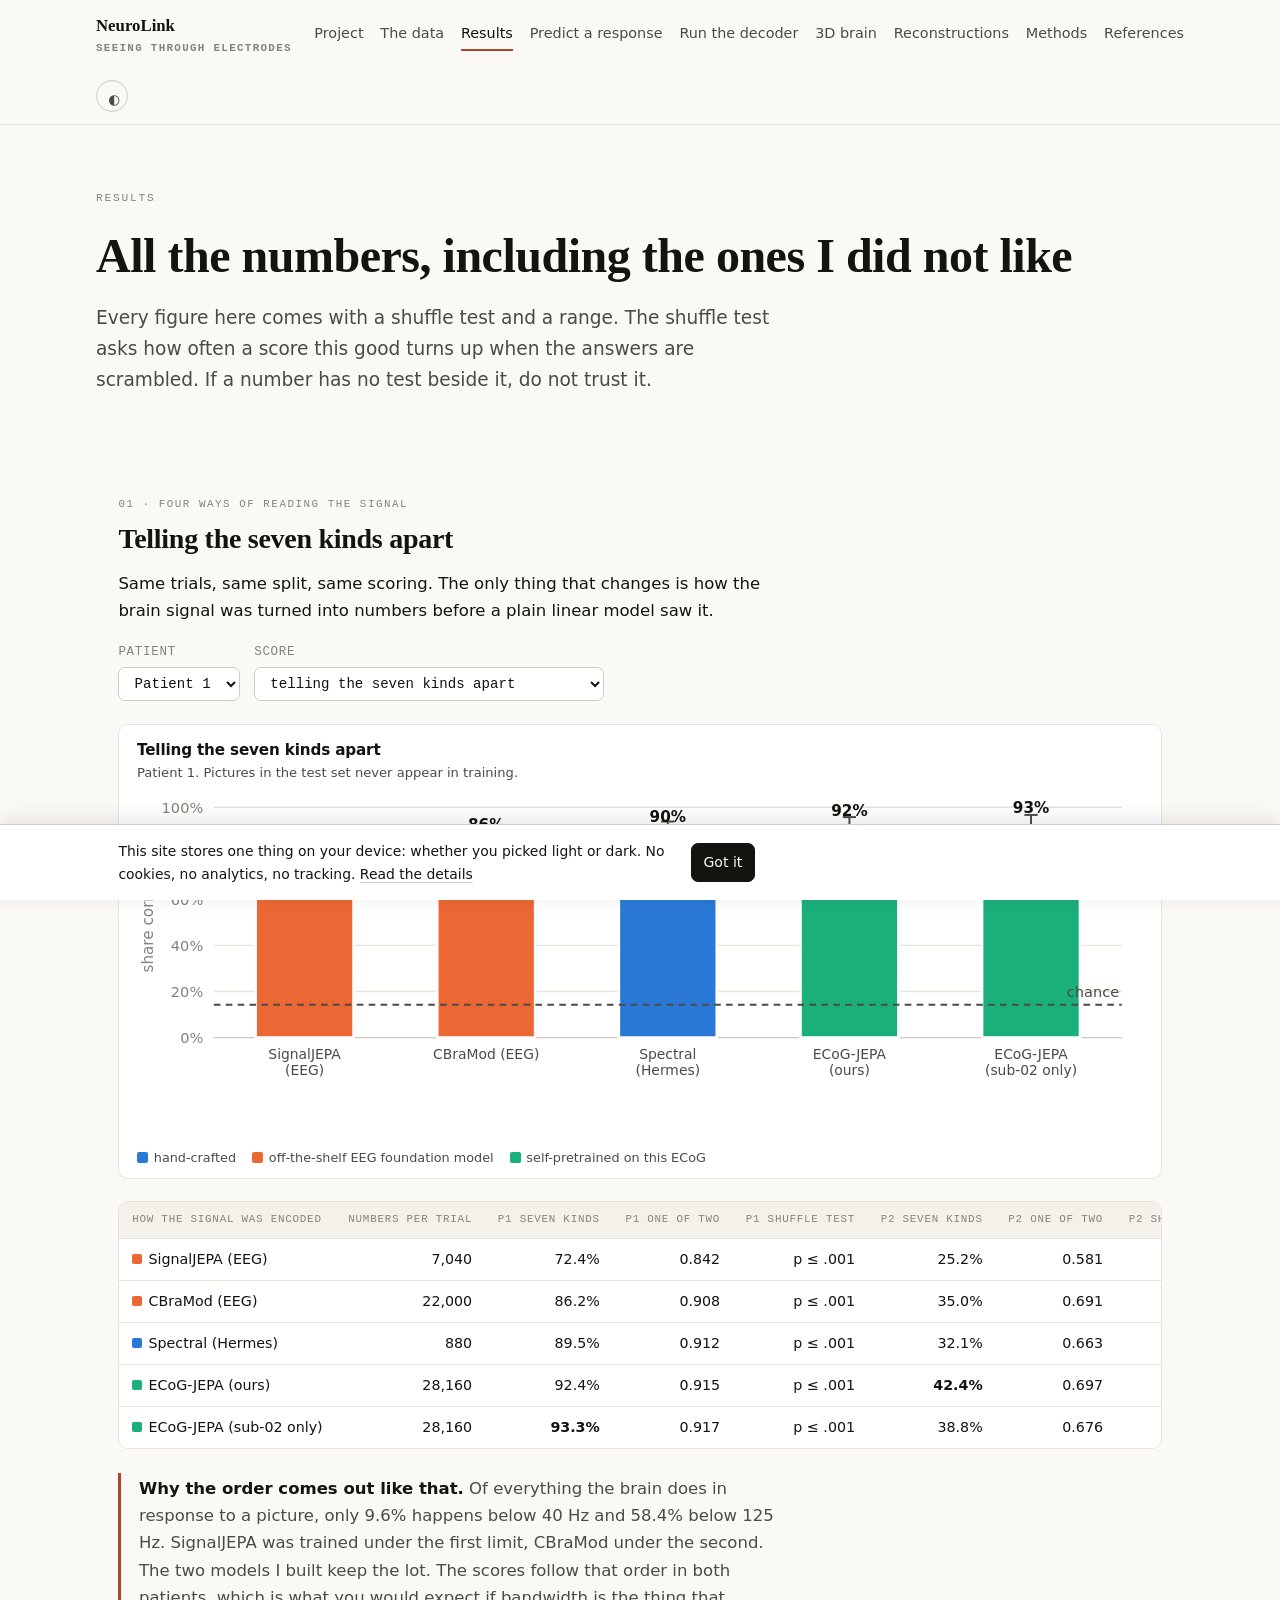
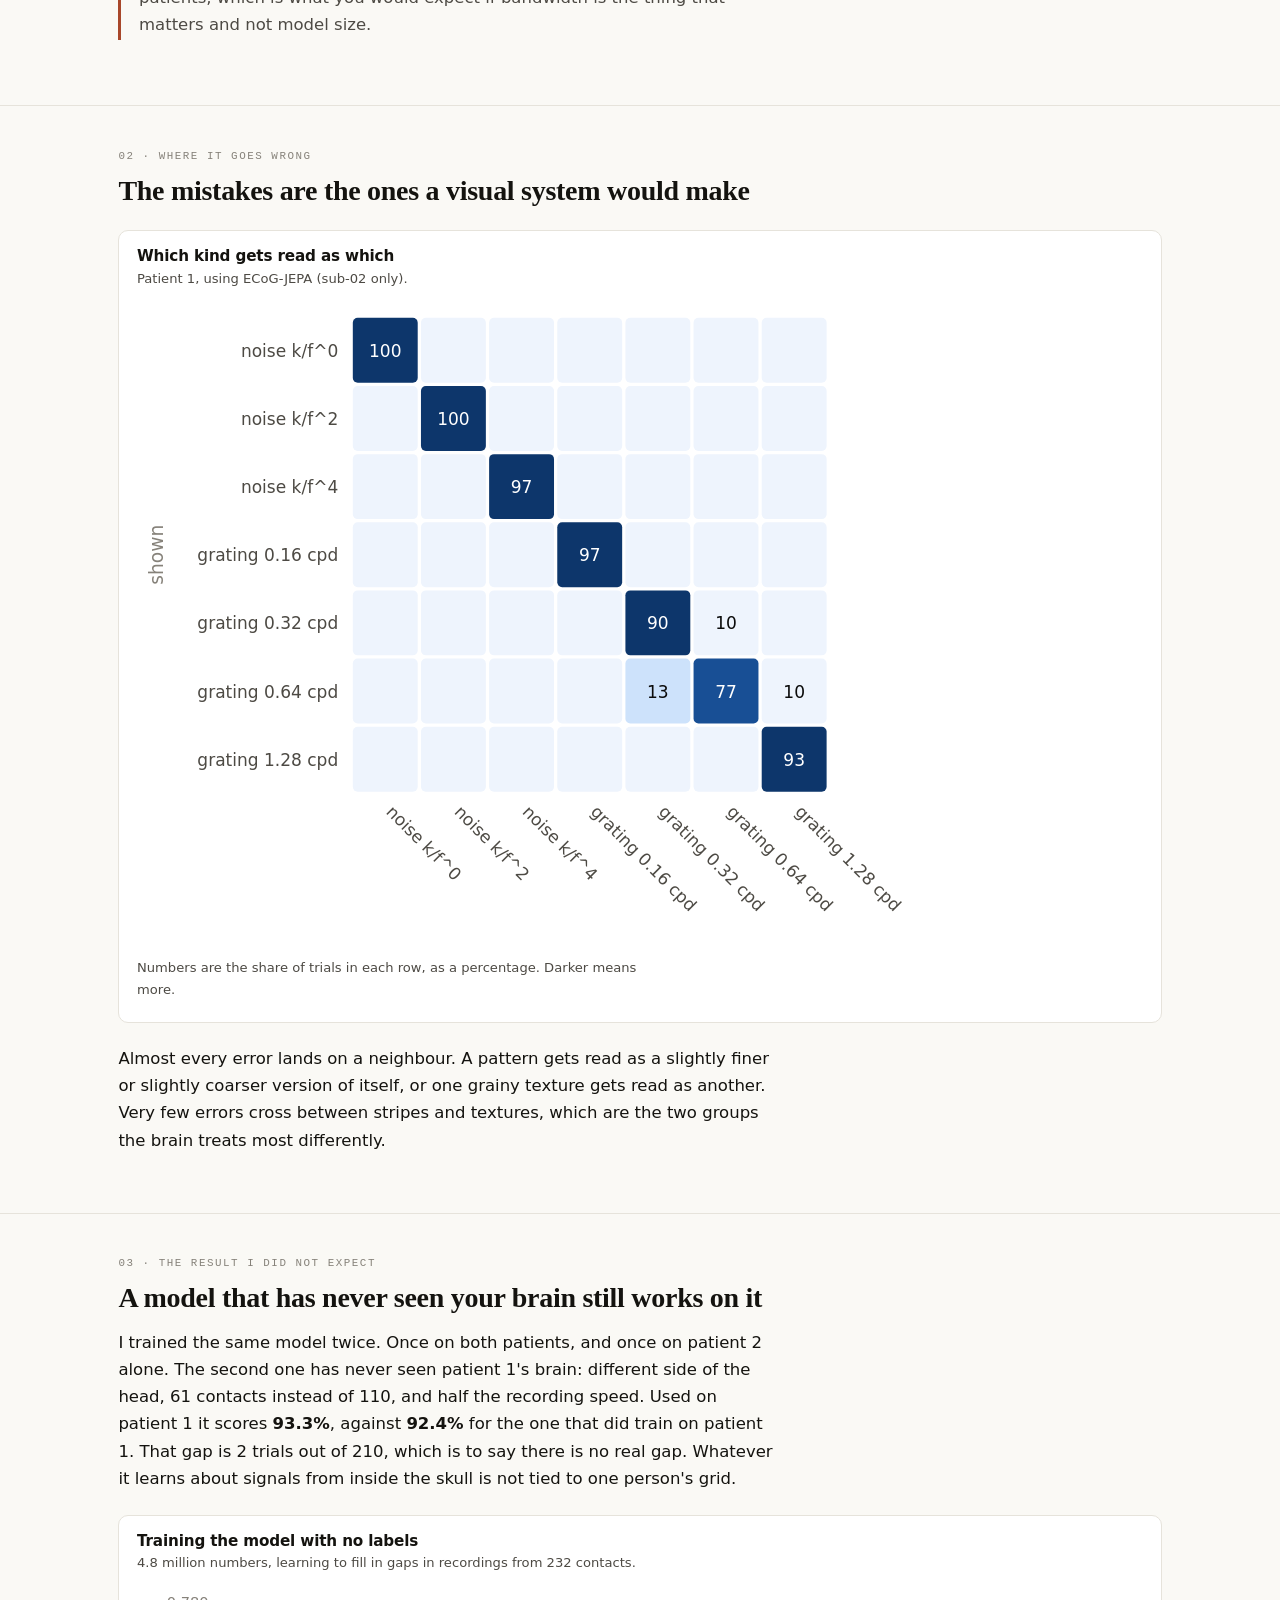
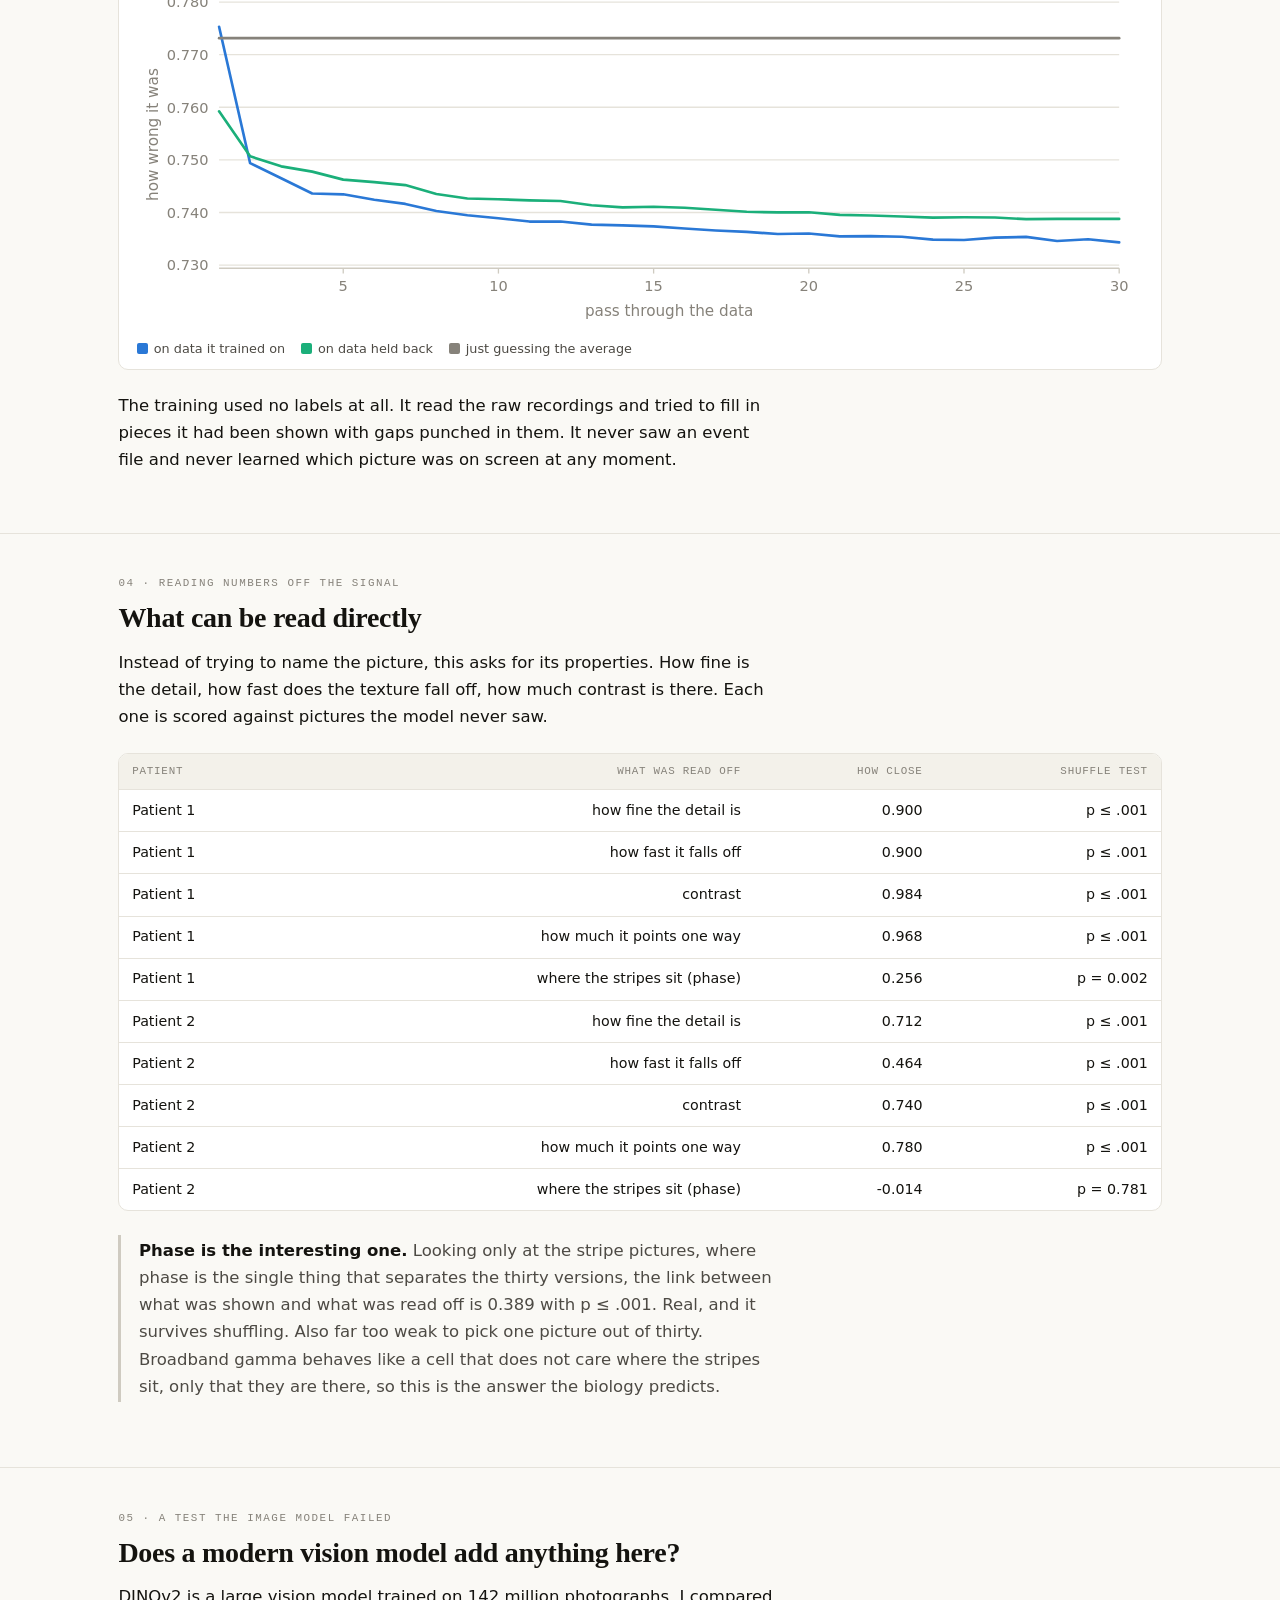
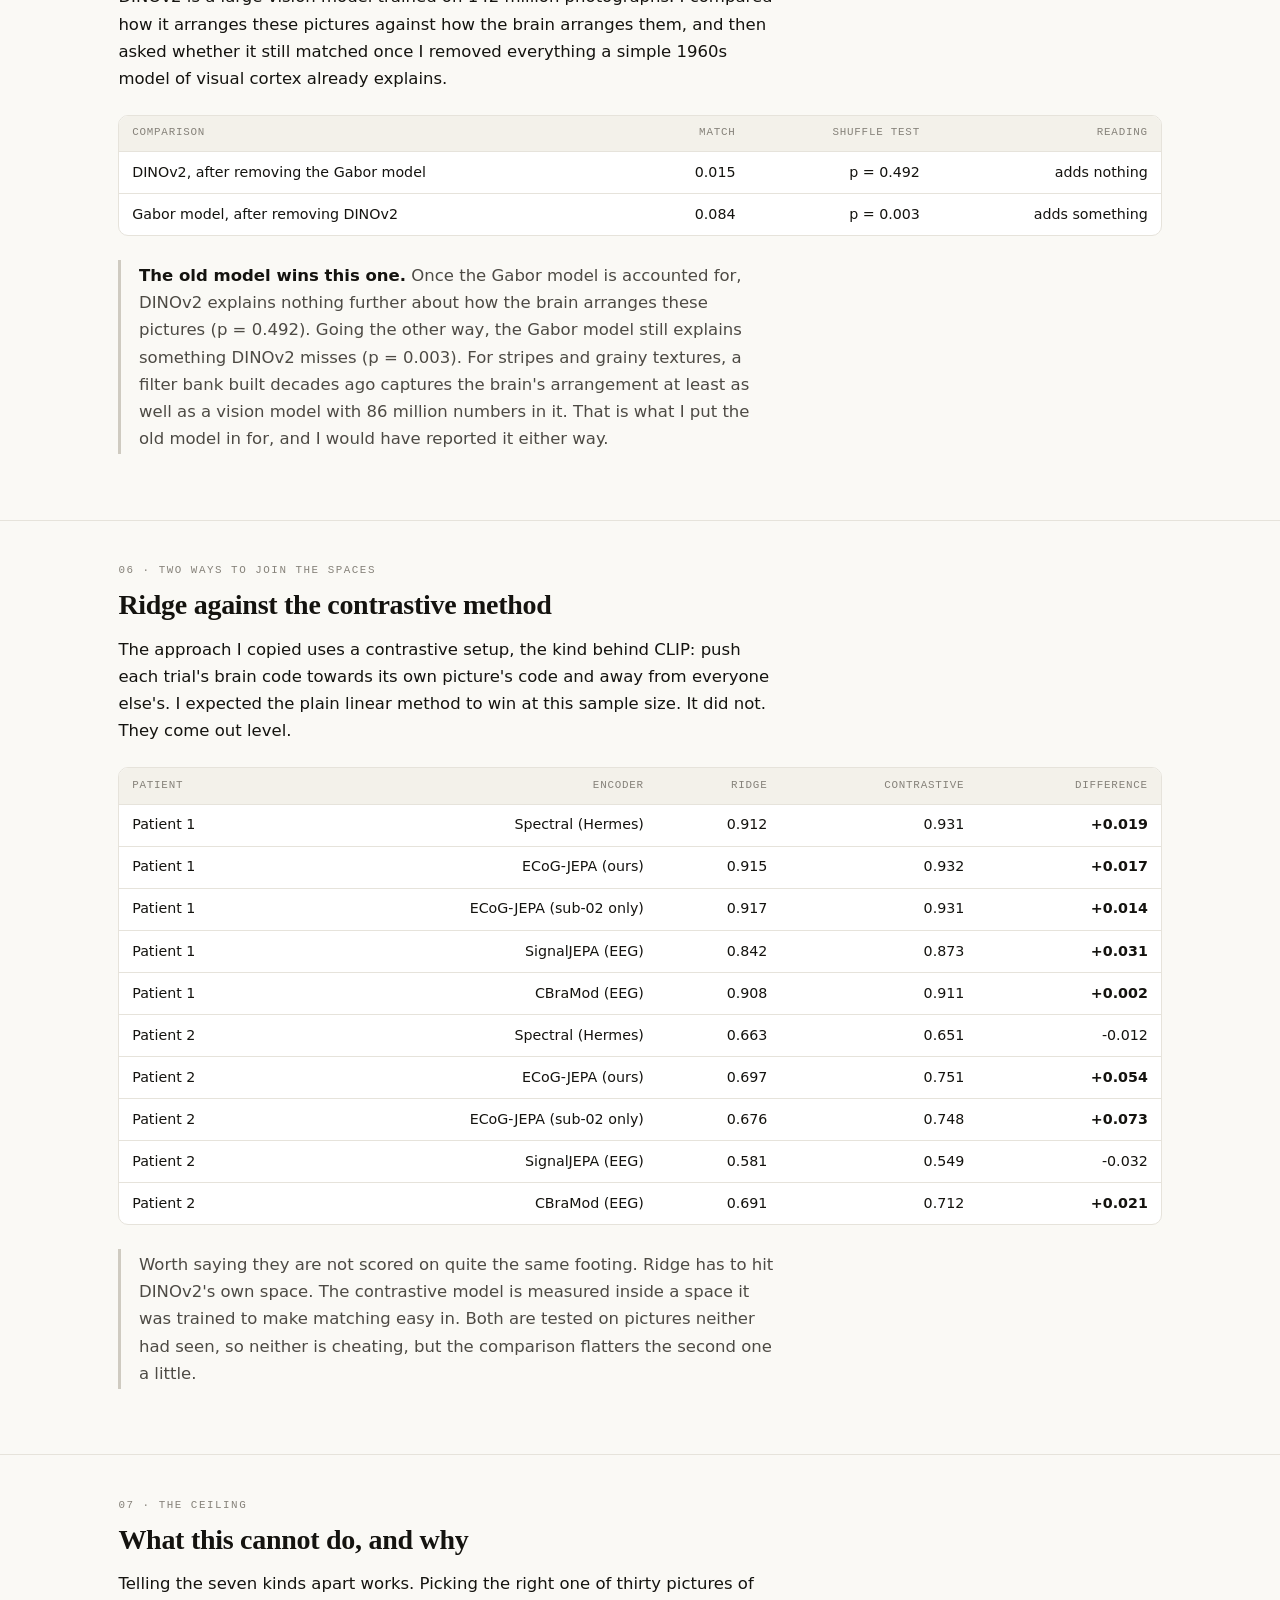
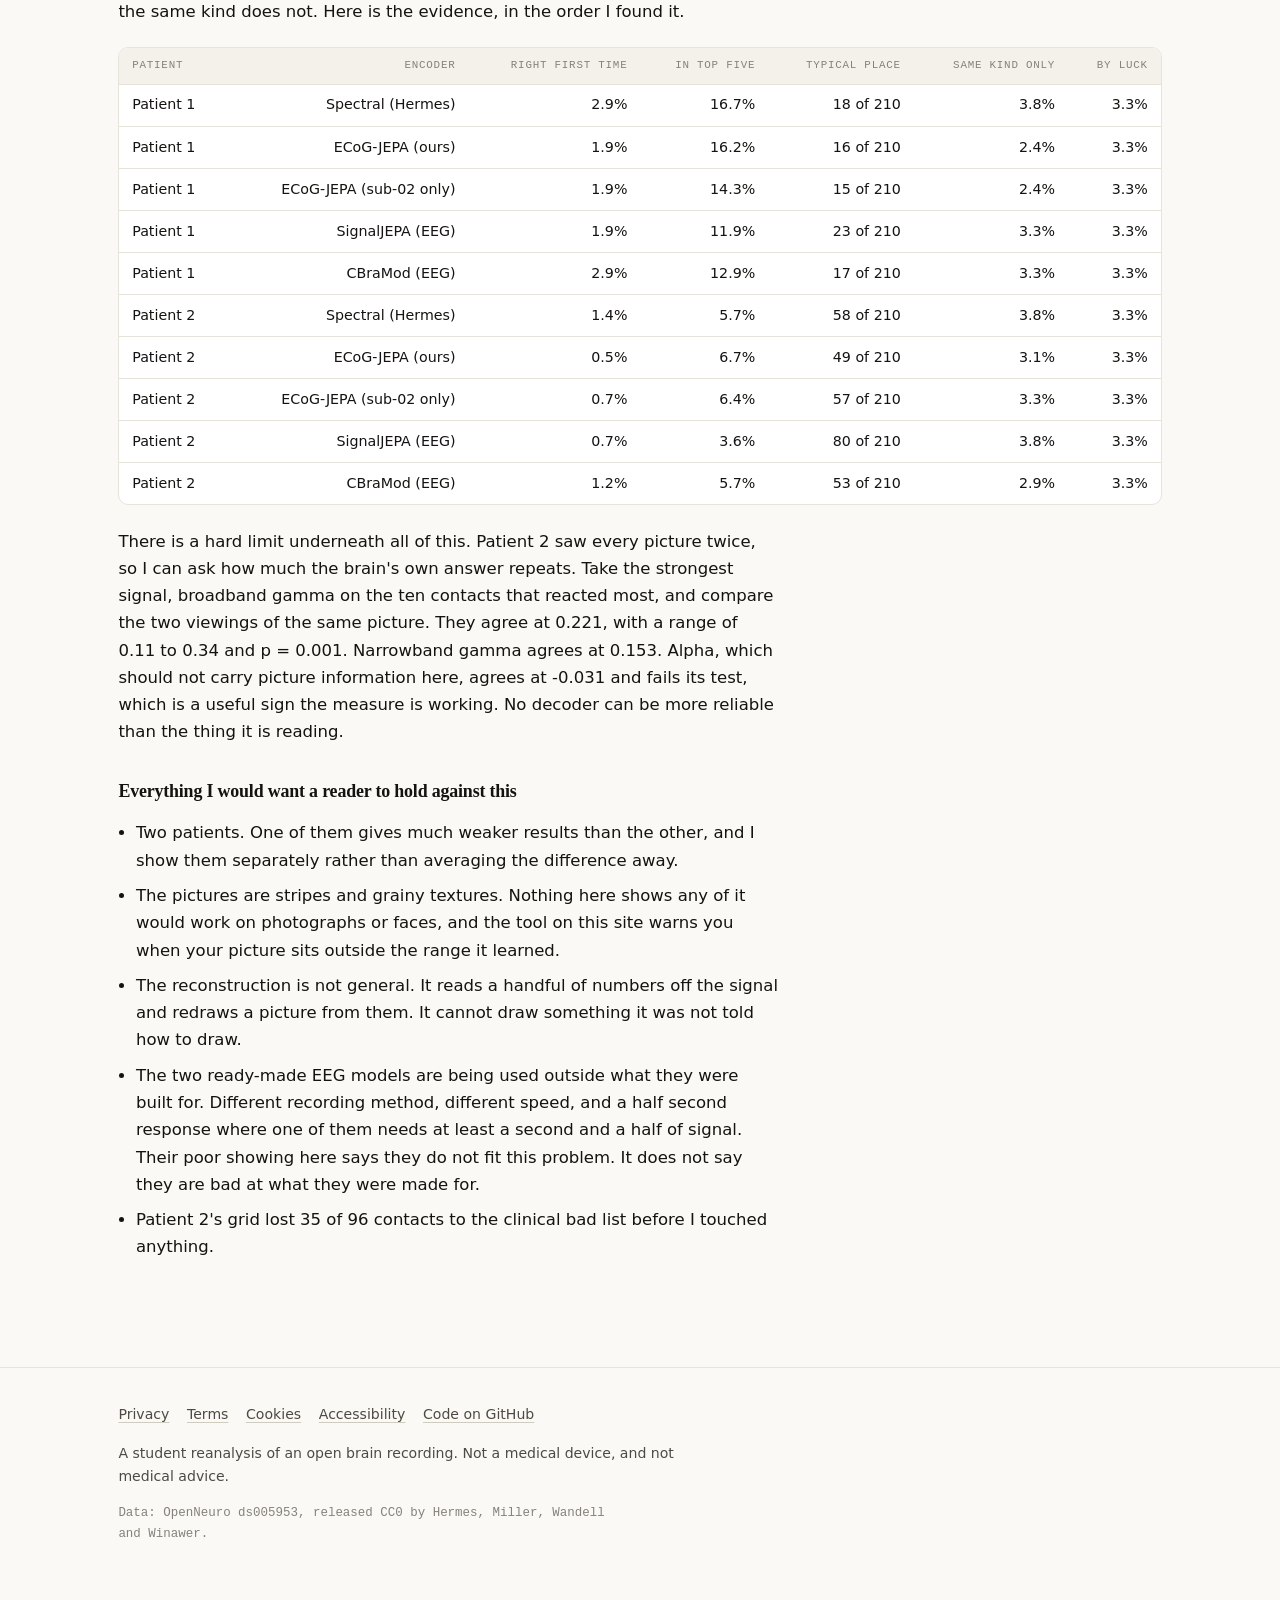
==== site/public/results.html @ cce40024 "Rebuild the site: 13 pages, two working tools, a 3D viewer The old single page was a report. This is" ====
<!doctype html>
<html lang="en">
<head>
<meta charset="utf-8">
<meta name="viewport" content="width=device-width, initial-scale=1">
<title>Results · NeuroLink</title>
<meta name="description" content="Every number from the project, with the shuffle tests and ranges behind them, including the parts that did not work.">
<link rel="icon" href="data:image/svg+xml,<svg xmlns='http://www.w3.org/2000/svg' viewBox='0 0 100 100'><text y='.9em' font-size='88'>🧠</text></svg>">
<link rel="stylesheet" href="assets/site.css">
</head>
<body>
<main id="main">
<div class="wrap hero">
  <p class="eyebrow">Results</p>
  <h1>All the numbers, including the ones I did not like</h1>
  <p class="lede">
    Every figure here comes with a shuffle test and a range. The shuffle test asks how often a
    score this good turns up when the answers are scrambled. If a number has no test beside
    it, do not trust it.
  </p>
</div>

<section id="encoders">
  <div class="wrap">
    <p class="kicker">01 · Four ways of reading the signal</p>
    <h2>Telling the seven kinds apart</h2>
    <p>
      Same trials, same split, same scoring. The only thing that changes is how the brain
      signal was turned into numbers before a plain linear model saw it.
    </p>
    <div class="controls">
      <label class="field">Patient
        <select id="subSel"></select>
      </label>
      <label class="field">Score
        <select id="metricSel">
          <option value="condition">telling the seven kinds apart</option>
          <option value="two_way">picking the right picture out of two</option>
          <option value="top5">right picture in its top five of 210</option>
        </select>
      </label>
    </div>
    <div class="chart" id="mainChart"></div>
    <div class="tscroll"><table id="mainTable"></table></div>
    <p class="note flag" id="bwNote"></p>
  </div>
</section>

<section id="confusion">
  <div class="wrap">
    <p class="kicker">02 · Where it goes wrong</p>
    <h2>The mistakes are the ones a visual system would make</h2>
    <div class="chart" id="confChart"></div>
    <p>
      Almost every error lands on a neighbour. A pattern gets read as a slightly finer or
      slightly coarser version of itself, or one grainy texture gets read as another. Very few
      errors cross between stripes and textures, which are the two groups the brain treats
      most differently.
    </p>
  </div>
</section>

<section id="transfer">
  <div class="wrap">
    <p class="kicker">03 · The result I did not expect</p>
    <h2>A model that has never seen your brain still works on it</h2>
    <p id="transferPara"></p>
    <div class="chart" id="jepaChart"></div>
    <p>
      The training used no labels at all. It read the raw recordings and tried to fill in
      pieces it had been shown with gaps punched in them. It never saw an event file and never
      learned which picture was on screen at any moment.
    </p>
  </div>
</section>

<section id="params">
  <div class="wrap">
    <p class="kicker">04 · Reading numbers off the signal</p>
    <h2>What can be read directly</h2>
    <p>
      Instead of trying to name the picture, this asks for its properties. How fine is the
      detail, how fast does the texture fall off, how much contrast is there. Each one is
      scored against pictures the model never saw.
    </p>
    <div class="tscroll"><table id="paramTable"></table></div>
    <p class="note" id="phaseNote"></p>
  </div>
</section>

<section id="rsa">
  <div class="wrap">
    <p class="kicker">05 · A test the image model failed</p>
    <h2>Does a modern vision model add anything here?</h2>
    <p>
      DINOv2 is a large vision model trained on 142 million photographs. I compared how it
      arranges these pictures against how the brain arranges them, and then asked whether it
      still matched once I removed everything a simple 1960s model of visual cortex already
      explains.
    </p>
    <div class="tscroll"><table id="rsaTable"></table></div>
    <p class="note" id="rsaNote"></p>
  </div>
</section>

<section id="contrastive">
  <div class="wrap">
    <p class="kicker">06 · Two ways to join the spaces</p>
    <h2>Ridge against the contrastive method</h2>
    <p>
      The approach I copied uses a contrastive setup, the kind behind CLIP: push each trial's
      brain code towards its own picture's code and away from everyone else's. I expected the
      plain linear method to win at this sample size. It did not. They come out level.
    </p>
    <div class="tscroll"><table id="contTable"></table></div>
    <p class="note">
      Worth saying they are not scored on quite the same footing. Ridge has to hit DINOv2's
      own space. The contrastive model is measured inside a space it was trained to make
      matching easy in. Both are tested on pictures neither had seen, so neither is cheating,
      but the comparison flatters the second one a little.
    </p>
  </div>
</section>

<section id="limits">
  <div class="wrap">
    <p class="kicker">07 · The ceiling</p>
    <h2>What this cannot do, and why</h2>
    <p>
      Telling the seven kinds apart works. Picking the right one of thirty pictures of the same
      kind does not. Here is the evidence, in the order I found it.
    </p>
    <div class="tscroll"><table id="withinTable"></table></div>
    <p id="ceilingPara"></p>
    <h3>Everything I would want a reader to hold against this</h3>
    <ul class="plain">
      <li>Two patients. One of them gives much weaker results than the other, and I show them
        separately rather than averaging the difference away.</li>
      <li>The pictures are stripes and grainy textures. Nothing here shows any of it would
        work on photographs or faces, and the tool on this site warns you when your picture
        sits outside the range it learned.</li>
      <li>The reconstruction is not general. It reads a handful of numbers off the signal and
        redraws a picture from them. It cannot draw something it was not told how to draw.</li>
      <li>The two ready-made EEG models are being used outside what they were built for.
        Different recording method, different speed, and a half second response where one of
        them needs at least a second and a half of signal. Their poor showing here says they
        do not fit this problem. It does not say they are bad at what they were made for.</li>
      <li>Patient 2's grid lost 35 of 96 contacts to the clinical bad list before I touched
        anything.</li>
    </ul>
  </div>
</section>
</main>

<script type="module">
import { mountChrome, loadJSON, el, fmt, pct, pval, famColor, condColor } from "./assets/shell.js";
import { barChart, matrix, lineChart } from "./assets/charts.js";
mountChrome("results.html");

const R = await loadJSON("results.json");
const A = R.alignment;
const labels = R.condition_labels;
const subs = Object.keys(A.subjects);
const ORDER = ["signal_jepa", "cbramod", "spectral", "ecogjepa_all", "ecogjepa_sub-02"];

const subSel = document.getElementById("subSel");
subs.forEach(s => subSel.append(el("option", { value: s }, s.replace("sub-0", "Patient "))));
const metricSel = document.getElementById("metricSel");

function metricOf(e, m) {
  if (m === "condition") return { v: e.condition.accuracy, ci: e.condition.ci, chance: 1/7, fmt: v => (v*100).toFixed(0)+"%", label: "share correct" };
  const sp = e.spaces?.dino518 || e.spaces?.dino224;
  if (!sp) return null;
  if (m === "two_way") return { v: sp.two_way, chance: 0.5, fmt: v => v.toFixed(2), label: "share of pairs won" };
  return { v: sp.top5, chance: 5/210, fmt: v => (v*100).toFixed(1)+"%", label: "share in top five" };
}

function drawMain() {
  const sub = subSel.value, m = metricSel.value;
  const encs = A.subjects[sub].encoders;
  const series = ORDER.filter(k => encs[k]).map(k => {
    const g = metricOf(encs[k], m);
    return g && { label: encs[k].label, value: g.v, ci: g.ci, color: famColor(encs[k].family),
                  note: encs[k].family.split(": ")[1] };
  }).filter(Boolean);
  const g0 = metricOf(encs[ORDER.find(k => encs[k])], m);
  barChart(document.getElementById("mainChart"), {
    title: metricSel.selectedOptions[0].textContent.replace(/^./, c => c.toUpperCase()),
    sub: `${sub.replace("sub-0", "Patient ")}. Pictures in the test set never appear in training.`,
    series, chance: g0.chance, yLabel: g0.label, fmt: g0.fmt,
    max: m === "top5" ? undefined : 1.0,
  });
  document.getElementById("mainChart").append(el("div", { class: "legend" },
    ["A: hand-crafted","B: off-the-shelf EEG foundation model","C: self-pretrained on this ECoG"]
      .map(f => el("span", {}, el("i", { style: `background:${famColor(f)}` }), f.split(": ")[1]))));
}

function drawTable() {
  const head = el("thead", {}, el("tr", {},
    el("th", {}, "How the signal was encoded"), el("th", {}, "Numbers per trial"),
    ...subs.flatMap(s => [el("th", {}, s.replace("sub-0","P") + " seven kinds"),
                          el("th", {}, s.replace("sub-0","P") + " one of two"),
                          el("th", {}, s.replace("sub-0","P") + " shuffle test")])));
  const bestByMetric = subs.map(s => Math.max(...Object.values(A.subjects[s].encoders).map(e => e.condition.accuracy)));
  const body = el("tbody", {}, ORDER.filter(k => A.subjects[subs[0]].encoders[k] || A.subjects[subs[1]]?.encoders[k]).map(k => {
    const any = subs.map(s => A.subjects[s].encoders[k]).find(Boolean);
    return el("tr", {},
      el("td", {}, el("span", { class: "swatch", style: `background:${famColor(any.family)}` }), any.label),
      el("td", {}, any.dim.toLocaleString()),
      ...subs.flatMap((s, i) => {
        const e = A.subjects[s].encoders[k];
        if (!e) return [el("td",{},"n/a"),el("td",{},"n/a"),el("td",{},"n/a")];
        const sp = e.spaces?.dino518 || e.spaces?.dino224;
        return [
          el("td", { class: e.condition.accuracy === bestByMetric[i] ? "best" : null }, pct(e.condition.accuracy,1)),
          el("td", {}, fmt(sp?.two_way, 3)),
          el("td", {}, pval(e.condition.p)),
        ];
      }));
  }));
  document.getElementById("mainTable").replaceChildren(head, body);
}

subSel.onchange = () => { drawMain(); drawConf(); };
metricSel.onchange = drawMain;

/* bandwidth */
const bw = Object.values(R.encoders_manifest || {}).map(v => v.bandwidth).find(Boolean);
if (bw) document.getElementById("bwNote").innerHTML =
  `<strong>Why the order comes out like that.</strong> Of everything the brain does in
   response to a picture, only ${pct(bw.frac_below_40Hz,1)} happens below 40 Hz and
   ${pct(bw.frac_below_125Hz,1)} below 125 Hz. SignalJEPA was trained under the first limit,
   CBraMod under the second. The two models I built keep the lot. The scores follow that
   order in both patients, which is what you would expect if bandwidth is the thing that
   matters and not model size.`;

/* confusion */
function drawConf() {
  const sub = subSel.value;
  const encs = A.subjects[sub].encoders;
  const bestKey = Object.keys(encs).reduce((a,b) => encs[a].condition.accuracy >= encs[b].condition.accuracy ? a : b);
  matrix(document.getElementById("confChart"), {
    title: `Which kind gets read as which`,
    sub: `${sub.replace("sub-0","Patient ")}, using ${encs[bestKey].label}.`,
    values: encs[bestKey].condition.confusion,
    labels: [1,2,3,4,5,6,7].map(c => labels[c]),
  });
}

/* transfer + jepa curve */
const p1 = A.subjects["sub-01"]?.encoders;
if (p1?.["ecogjepa_sub-02"] && p1?.["ecogjepa_all"]) {
  const a = p1["ecogjepa_sub-02"].condition.accuracy, b = p1["ecogjepa_all"].condition.accuracy;
  document.getElementById("transferPara").innerHTML =
    `I trained the same model twice. Once on both patients, and once on patient 2 alone. The
     second one has never seen patient 1's brain: different side of the head, 61 contacts
     instead of 110, and half the recording speed. Used on patient 1 it scores
     <b>${pct(a,1)}</b>, against <b>${pct(b,1)}</b> for the one that did train on patient 1.
     That gap is ${Math.abs(Math.round((a-b)*210))} trials out of 210, which is to say there is
     no real gap. Whatever it learns about signals from inside the skull is not tied to one
     person's grid.`;
}
const jep = R.jepa?.all;
if (jep) {
  lineChart(document.getElementById("jepaChart"), {
    title: "Training the model with no labels",
    sub: `${(jep.n_params/1e6).toFixed(1)} million numbers, learning to fill in gaps in recordings from ${jep.n_channels} contacts.`,
    x: jep.val_losses.map((_, i) => i + 1),
    series: [
      { label: "on data it trained on", values: jep.losses, color: famColor("A: hand-crafted") },
      { label: "on data held back", values: jep.val_losses, color: famColor("C: self-pretrained on this ECoG") },
      { label: "just guessing the average", values: jep.val_losses.map(() => jep.baseline_val), color: "var(--muted)" },
    ],
    xLabel: "pass through the data", yLabel: "how wrong it was", height: 260,
    yFmt: v => v.toFixed(3), xFmt: v => String(Math.round(v)),
  });
}

/* parameters */
const rec = R.reconstruction;
if (rec) {
  const names = { log_spatial_freq: "how fine the detail is", noise_exponent: "how fast it falls off",
                  rms_contrast: "contrast", orient_concentration: "how much it points one way",
                  phase_rad: "where the stripes sit (phase)" };
  const rows = [];
  for (const [sub, s] of Object.entries(rec.subjects)) {
    for (const [k, v] of Object.entries(s.scores.all)) {
      if (!names[k]) continue;
      const r = v.r ?? v.circular_r;
      rows.push(el("tr", {},
        el("td", {}, sub.replace("sub-0", "Patient ")),
        el("td", {}, names[k]),
        el("td", {}, r === null || r === undefined ? "nothing to read" : fmt(r, 3)),
        el("td", {}, pval(v.p))));
    }
  }
  document.getElementById("paramTable").replaceChildren(
    el("thead", {}, el("tr", {}, ["Patient","What was read off","How close","Shuffle test"].map(h=>el("th",{},h)))),
    el("tbody", {}, rows));

  const g = rec.subjects["sub-01"]?.scores?.gratings_only?.phase_rad;
  if (g) document.getElementById("phaseNote").innerHTML =
    `<strong>Phase is the interesting one.</strong> Looking only at the stripe pictures, where
     phase is the single thing that separates the thirty versions, the link between what was
     shown and what was read off is ${fmt(g.circular_r,3)} with ${pval(g.p)}. Real, and it
     survives shuffling. Also far too weak to pick one picture out of thirty. Broadband gamma
     behaves like a cell that does not care where the stripes sit, only that they are there,
     so this is the answer the biology predicts.`;
}

/* rsa */
const pr = A.subjects["sub-01"]?.partial_rsa;
if (pr) {
  document.getElementById("rsaTable").replaceChildren(
    el("thead", {}, el("tr", {}, ["Comparison","Match","Shuffle test","Reading"].map(h=>el("th",{},h)))),
    el("tbody", {},
      el("tr", {}, el("td", {}, "DINOv2, after removing the Gabor model"),
        el("td", {}, fmt(pr.dino_given_gabor.rho_partial, 3)),
        el("td", {}, pval(pr.dino_given_gabor.p)),
        el("td", {}, pr.dino_given_gabor.p < 0.05 ? "adds something" : "adds nothing")),
      el("tr", {}, el("td", {}, "Gabor model, after removing DINOv2"),
        el("td", {}, fmt(pr.gabor_given_dino.rho_partial, 3)),
        el("td", {}, pval(pr.gabor_given_dino.p)),
        el("td", {}, pr.gabor_given_dino.p < 0.05 ? "adds something" : "adds nothing"))));
  document.getElementById("rsaNote").innerHTML =
    `<strong>The old model wins this one.</strong> Once the Gabor model is accounted for,
     DINOv2 explains nothing further about how the brain arranges these pictures
     (${pval(pr.dino_given_gabor.p)}). Going the other way, the Gabor model still explains
     something DINOv2 misses (${pval(pr.gabor_given_dino.p)}). For stripes and grainy
     textures, a filter bank built decades ago captures the brain's arrangement at least as
     well as a vision model with 86 million numbers in it. That is what I put the old model in
     for, and I would have reported it either way.`;
}

/* contrastive */
const CN = R.contrastive;
if (CN) {
  const rows = [];
  for (const [sub, encs] of Object.entries(CN.subjects))
    for (const [, r] of Object.entries(encs)) {
      const dd = r.contrastive.two_way - r.ridge.two_way;
      rows.push(el("tr", {},
        el("td", {}, sub.replace("sub-0","Patient ")), el("td", {}, r.label),
        el("td", {}, fmt(r.ridge.two_way,3)), el("td", {}, fmt(r.contrastive.two_way,3)),
        el("td", { class: dd > 0 ? "best" : null }, (dd>=0?"+":"") + fmt(dd,3))));
    }
  document.getElementById("contTable").replaceChildren(
    el("thead", {}, el("tr", {}, ["Patient","Encoder","Ridge","Contrastive","Difference"].map(h=>el("th",{},h)))),
    el("tbody", {}, rows));
}

/* within condition + ceiling */
const wrows = [];
for (const [sub, s] of Object.entries(A.subjects))
  for (const [, e] of Object.entries(s.encoders)) {
    const sp = e.spaces?.dino518 || e.spaces?.dino224;
    const w = sp?.within_condition;
    if (!w) continue;
    wrows.push(el("tr", {},
      el("td", {}, sub.replace("sub-0","Patient ")), el("td", {}, e.label),
      el("td", {}, pct(sp.top1,1)), el("td", {}, pct(sp.top5,1)),
      el("td", {}, `${fmt(sp.median_rank,0)} of ${sp.n_candidates}`),
      el("td", {}, pct(w.top1,1)), el("td", {}, pct(w.chance_top1,1))));
  }
document.getElementById("withinTable").replaceChildren(
  el("thead", {}, el("tr", {}, ["Patient","Encoder","Right first time","In top five","Typical place","Same kind only","By luck"].map(h=>el("th",{},h)))),
  el("tbody", {}, wrows));

const nc = R.alignment.noise_ceiling_physiological;
if (nc) {
  const b = nc.features.broadband;
  document.getElementById("ceilingPara").innerHTML =
    `There is a hard limit underneath all of this. Patient 2 saw every picture twice, so I can
     ask how much the brain's own answer repeats. Take the strongest signal, broadband gamma on
     the ten contacts that reacted most, and compare the two viewings of the same picture. They
     agree at ${fmt(b.r,3)}, with a range of ${fmt(b.ci[0],2)} to ${fmt(b.ci[1],2)} and
     ${pval(b.p)}. Narrowband gamma agrees at ${fmt(nc.features.gamma_amp.r,3)}. Alpha, which
     should not carry picture information here, agrees at ${fmt(nc.features.alpha.r,3)} and
     fails its test, which is a useful sign the measure is working. No decoder can be more
     reliable than the thing it is reading.`;
}

drawMain(); drawTable(); drawConf();
document.addEventListener("themechange", () => { drawMain(); drawConf(); });
</script>
</body>
</html>
---- site/public/assets/site.css ----
/* NeuroLink. Chrome is neutral; colour is reserved for data. */

:root {
  color-scheme: light;
  --page:        #faf9f5;
  --surface:     #ffffff;
  --surface-2:   #f3f1ea;
  --ink:         #14130f;
  --ink-2:       #4d4a44;
  --muted:       #86827a;
  --line:        #e6e3db;
  --line-2:      #cfcbc1;
  --accent:      #a8472a;

  --noise-1: #86b6ef; --noise-2: #3987e5; --noise-3: #1c5cab;
  --grat-1:  #e8a355; --grat-2:  #d1762a; --grat-3:  #ac5518; --grat-4: #7d3a10;
  --famA: #2a78d6; --famB: #eb6834; --famC: #1baf7a;

  --sans: ui-sans-serif, system-ui, -apple-system, "Segoe UI", Helvetica, Arial, sans-serif;
  --mono: ui-monospace, SFMono-Regular, "SF Mono", Menlo, Consolas, monospace;
  --serif: "Iowan Old Style", "Palatino Linotype", Palatino, Georgia, "Times New Roman", serif;
  --wrap: 68rem;
  --radius: 10px;
}

@media (prefers-color-scheme: dark) {
  :root:not([data-theme="light"]) {
    color-scheme: dark;
    --page: #100f0d; --surface: #171613; --surface-2: #1d1c18;
    --ink: #f2efe9; --ink-2: #a8a39a; --muted: #7d7970;
    --line: #262421; --line-2: #35322e;
    --accent: #d9714c;
    --noise-1: #9ec5f4; --noise-2: #5598e7; --noise-3: #2a78d6;
    --grat-1: #f6c98a; --grat-2: #ef9f4e; --grat-3: #e2762a; --grat-4: #b8551a;
    --famA: #3987e5; --famB: #d95926; --famC: #199e70;
  }
}
:root[data-theme="dark"] {
  color-scheme: dark;
  --page: #100f0d; --surface: #171613; --surface-2: #1d1c18;
  --ink: #f2efe9; --ink-2: #a8a39a; --muted: #7d7970;
  --line: #262421; --line-2: #35322e;
  --accent: #d9714c;
  --noise-1: #9ec5f4; --noise-2: #5598e7; --noise-3: #2a78d6;
  --grat-1: #f6c98a; --grat-2: #ef9f4e; --grat-3: #e2762a; --grat-4: #b8551a;
  --famA: #3987e5; --famB: #d95926; --famC: #199e70;
}

* { box-sizing: border-box; }
html { scroll-behavior: smooth; }
@media (prefers-reduced-motion: reduce) {
  html { scroll-behavior: auto; }
  *, *::before, *::after { animation-duration: .01ms !important; transition-duration: .01ms !important; }
}

body {
  margin: 0; background: var(--page); color: var(--ink);
  font-family: var(--sans); font-size: 16.5px; line-height: 1.65;
  -webkit-font-smoothing: antialiased; text-rendering: optimizeLegibility;
}
.wrap { max-width: var(--wrap); margin: 0 auto; padding: 0 1.4rem; }
.narrow { max-width: 44rem; }

h1, h2, h3, h4 { font-family: var(--serif); font-weight: 600; line-height: 1.2; letter-spacing: -.01em; }
h1 { font-size: clamp(2rem, 5vw, 3rem); margin: 0 0 .4em; }
h2 { font-size: clamp(1.35rem, 3vw, 1.75rem); margin: 0 0 .5em; }
h3 { font-size: 1.12rem; margin: 2em 0 .5em; }
p { margin: 0 0 1.05em; max-width: 40em; }
a { color: inherit; text-decoration-color: var(--line-2); text-underline-offset: 3px; }
a:hover { text-decoration-color: var(--accent); }
:focus-visible { outline: 2px solid var(--accent); outline-offset: 3px; border-radius: 3px; }
code, .mono { font-family: var(--mono); font-size: .88em; }
.skip { position: absolute; left: -9999px; }
.skip:focus { left: 1rem; top: 1rem; z-index: 999; background: var(--surface);
  padding: .6rem 1rem; border: 1px solid var(--line-2); border-radius: 6px; }

/* nav */
header.top { border-bottom: 1px solid var(--line); background: var(--page);
  position: sticky; top: 0; z-index: 40; }
.topbar { display: flex; align-items: center; gap: 1.4rem; padding: .75rem 0; flex-wrap: wrap; }
.brand { font-family: var(--serif); font-weight: 600; font-size: 1.05rem; text-decoration: none; }
.brand span { color: var(--muted); font-family: var(--mono); font-size: .68rem;
  letter-spacing: .12em; text-transform: uppercase; display: block; }
nav.main { display: flex; gap: 1.05rem; flex-wrap: wrap; margin-left: auto; }
nav.main a { font-size: .9rem; color: var(--ink-2); text-decoration: none; padding: .2rem 0;
  border-bottom: 2px solid transparent; }
nav.main a:hover { color: var(--ink); border-bottom-color: var(--line-2); }
nav.main a[aria-current="page"] { color: var(--ink); border-bottom-color: var(--accent); }
.theme-btn { background: none; border: 1px solid var(--line-2); color: var(--ink-2);
  border-radius: 999px; width: 2rem; height: 2rem; cursor: pointer; font-size: .85rem; }
.theme-btn:hover { color: var(--ink); }

/* hero */
.hero { padding: 4rem 0 2.5rem; }
.eyebrow { font-family: var(--mono); font-size: .7rem; letter-spacing: .16em;
  text-transform: uppercase; color: var(--muted); margin-bottom: 1.2rem; }
.lede { font-size: 1.16rem; color: var(--ink-2); max-width: 38em; }

/* stats */
.stats { display: grid; grid-template-columns: repeat(auto-fit, minmax(9rem, 1fr));
  gap: 1px; background: var(--line); border: 1px solid var(--line);
  border-radius: var(--radius); overflow: hidden; margin: 2rem 0; }
.stat { background: var(--surface); padding: 1rem 1.1rem; }
.stat b { display: block; font-size: 1.6rem; font-weight: 600; line-height: 1.15;
  font-variant-numeric: tabular-nums; }
.stat span { display: block; font-family: var(--mono); font-size: .66rem;
  letter-spacing: .1em; text-transform: uppercase; color: var(--muted); margin-top: .3rem; }
.stat em { display: block; font-style: normal; font-size: .78rem; color: var(--ink-2); margin-top: .25rem; }

section { padding: 2.6rem 0; border-top: 1px solid var(--line); }
section:first-of-type { border-top: none; }
.kicker { font-family: var(--mono); font-size: .68rem; letter-spacing: .14em;
  text-transform: uppercase; color: var(--muted); margin-bottom: .5rem; }

/* cards, callouts */
.card { background: var(--surface); border: 1px solid var(--line);
  border-radius: var(--radius); padding: 1.15rem 1.25rem; }
.grid2 { display: grid; grid-template-columns: 1fr 1fr; gap: 1rem; }
.grid3 { display: grid; grid-template-columns: repeat(auto-fit, minmax(15rem, 1fr)); gap: 1rem; }
.note { border-left: 3px solid var(--line-2); padding: .1rem 0 .1rem 1.1rem; margin: 1.5rem 0;
  color: var(--ink-2); }
.note strong { color: var(--ink); }
.note.flag { border-left-color: var(--accent); }

/* tables */
.tscroll { overflow-x: auto; border: 1px solid var(--line); border-radius: var(--radius);
  margin: 1.4rem 0; background: var(--surface); }
table { border-collapse: collapse; width: 100%; font-size: .89rem; }
th, td { padding: .55rem .8rem; text-align: right; border-bottom: 1px solid var(--line);
  white-space: nowrap; font-variant-numeric: tabular-nums; }
th:first-child, td:first-child { text-align: left; font-variant-numeric: normal; }
thead th { background: var(--surface-2); font-family: var(--mono); font-weight: 500;
  font-size: .68rem; letter-spacing: .07em; text-transform: uppercase; color: var(--muted); }
tbody tr:last-child td { border-bottom: none; }
tbody tr:hover td { background: var(--surface-2); }
td.best { font-weight: 650; }
.swatch { display: inline-block; width: .62rem; height: .62rem; border-radius: 2px;
  margin-right: .4rem; vertical-align: baseline; }

figure { margin: 1.6rem 0; }
figure img { width: 100%; height: auto; display: block; border: 1px solid var(--line);
  border-radius: var(--radius); background: #fff; }
figcaption { font-size: .84rem; color: var(--ink-2); margin-top: .6rem; max-width: 44em; }

/* charts */
.chart { background: var(--surface); border: 1px solid var(--line);
  border-radius: var(--radius); padding: 1rem 1.1rem 0.6rem; margin: 1.4rem 0; }
.chart h4 { font-family: var(--sans); font-size: .95rem; font-weight: 600; margin: 0 0 .15rem; }
.chart .sub { font-size: .82rem; color: var(--ink-2); margin: 0 0 .7rem; }
.chart svg { display: block; width: 100%; height: auto; overflow: visible; }
.legend { display: flex; flex-wrap: wrap; gap: .3rem 1rem; font-size: .8rem;
  color: var(--ink-2); margin-top: .55rem; }
.legend i { display: inline-block; width: .7rem; height: .7rem; border-radius: 2px;
  margin-right: .35rem; vertical-align: -1px; }
.tip { position: fixed; pointer-events: none; z-index: 90; background: var(--surface);
  border: 1px solid var(--line-2); border-radius: 7px; padding: .45rem .6rem;
  font-size: .8rem; box-shadow: 0 6px 22px rgba(0,0,0,.16); opacity: 0;
  transition: opacity .1s; max-width: 17rem; }
.tip.on { opacity: 1; }
.tip b { display: block; margin-bottom: .15rem; }
.tip .row { display: flex; justify-content: space-between; gap: 1rem;
  font-variant-numeric: tabular-nums; color: var(--ink-2); }

/* controls */
.controls { display: flex; gap: .9rem; flex-wrap: wrap; align-items: flex-end; margin-bottom: 1.1rem; }
label.field { display: flex; flex-direction: column; gap: .3rem; font-size: .78rem;
  color: var(--muted); font-family: var(--mono); letter-spacing: .06em; text-transform: uppercase; }
select, button, input[type=file] { font: inherit; font-size: .88rem; padding: .45rem .7rem;
  border: 1px solid var(--line-2); border-radius: 7px; background: var(--surface);
  color: var(--ink); }
button { cursor: pointer; }
button:hover:not(:disabled) { border-color: var(--accent); }
button:disabled { opacity: .5; cursor: not-allowed; }
button.primary { background: var(--ink); color: var(--page); border-color: var(--ink); }
button.primary:hover { opacity: .88; }
input[type=range] { accent-color: var(--accent); width: 100%; }

/* drop zone */
.drop { border: 2px dashed var(--line-2); border-radius: var(--radius);
  padding: 2.2rem 1.2rem; text-align: center; background: var(--surface);
  transition: border-color .15s, background .15s; cursor: pointer; }
.drop.over { border-color: var(--accent); background: var(--surface-2); }
.drop p { margin: .3rem auto; max-width: none; }
.drop .big { font-size: 1.02rem; }
.drop .small { font-size: .84rem; color: var(--ink-2); }

/* 3d */
#brainCanvas { width: 100%; height: 520px; display: block; border-radius: var(--radius);
  background: var(--surface); border: 1px solid var(--line); touch-action: none; cursor: grab; }
#brainCanvas:active { cursor: grabbing; }

/* gallery */
.thumbs { display: grid; grid-template-columns: repeat(auto-fill, minmax(4.5rem, 1fr));
  gap: .45rem; }
.thumb { border: 1px solid var(--line); border-radius: 5px; overflow: hidden;
  background: var(--surface); cursor: pointer; padding: 0; display: block; width: 100%; }
.thumb img { width: 100%; display: block; aspect-ratio: 1; }
.thumb[aria-pressed="true"] { outline: 2px solid var(--accent); outline-offset: 1px; }

.kv { font-size: .87rem; }
.kv div { display: flex; justify-content: space-between; gap: 1rem; padding: .35rem 0;
  border-bottom: 1px dotted var(--line); }
.kv div:last-child { border-bottom: none; }
.kv span:last-child { font-family: var(--mono); font-variant-numeric: tabular-nums; }

/* footer */
footer.site { border-top: 1px solid var(--line); margin-top: 3rem; padding: 2.2rem 0 3rem;
  color: var(--ink-2); font-size: .88rem; }
footer.site nav { display: flex; gap: 1.1rem; flex-wrap: wrap; margin-bottom: 1rem; }
footer.site a { color: var(--ink-2); }
.cookie { position: fixed; bottom: 0; left: 0; right: 0; z-index: 80; background: var(--surface);
  border-top: 1px solid var(--line-2); padding: .9rem 0; box-shadow: 0 -4px 20px rgba(0,0,0,.1); }
.cookie .wrap { display: flex; gap: 1rem; align-items: center; flex-wrap: wrap; }
.cookie p { margin: 0; font-size: .87rem; flex: 1 1 22rem; }

ul.plain { padding-left: 1.1rem; max-width: 40em; }
ul.plain li { margin-bottom: .5em; }
.refs { padding-left: 0; list-style: none; max-width: 46em; }
.refs li { margin-bottom: .9em; font-size: .92rem; padding-left: 1.4rem; text-indent: -1.4rem; }

.badge { display: inline-block; font-family: var(--mono); font-size: .66rem;
  letter-spacing: .08em; text-transform: uppercase; padding: .18rem .45rem;
  border: 1px solid var(--line-2); border-radius: 4px; color: var(--muted); }

@media (max-width: 720px) {
  .grid2 { grid-template-columns: 1fr; }
  nav.main { margin-left: 0; gap: .8rem; }
  .hero { padding: 2.4rem 0 1.6rem; }
  #brainCanvas { height: 380px; }
}
@media print {
  header.top, .cookie, .theme-btn { display: none; }
  body { background: #fff; color: #000; }
}
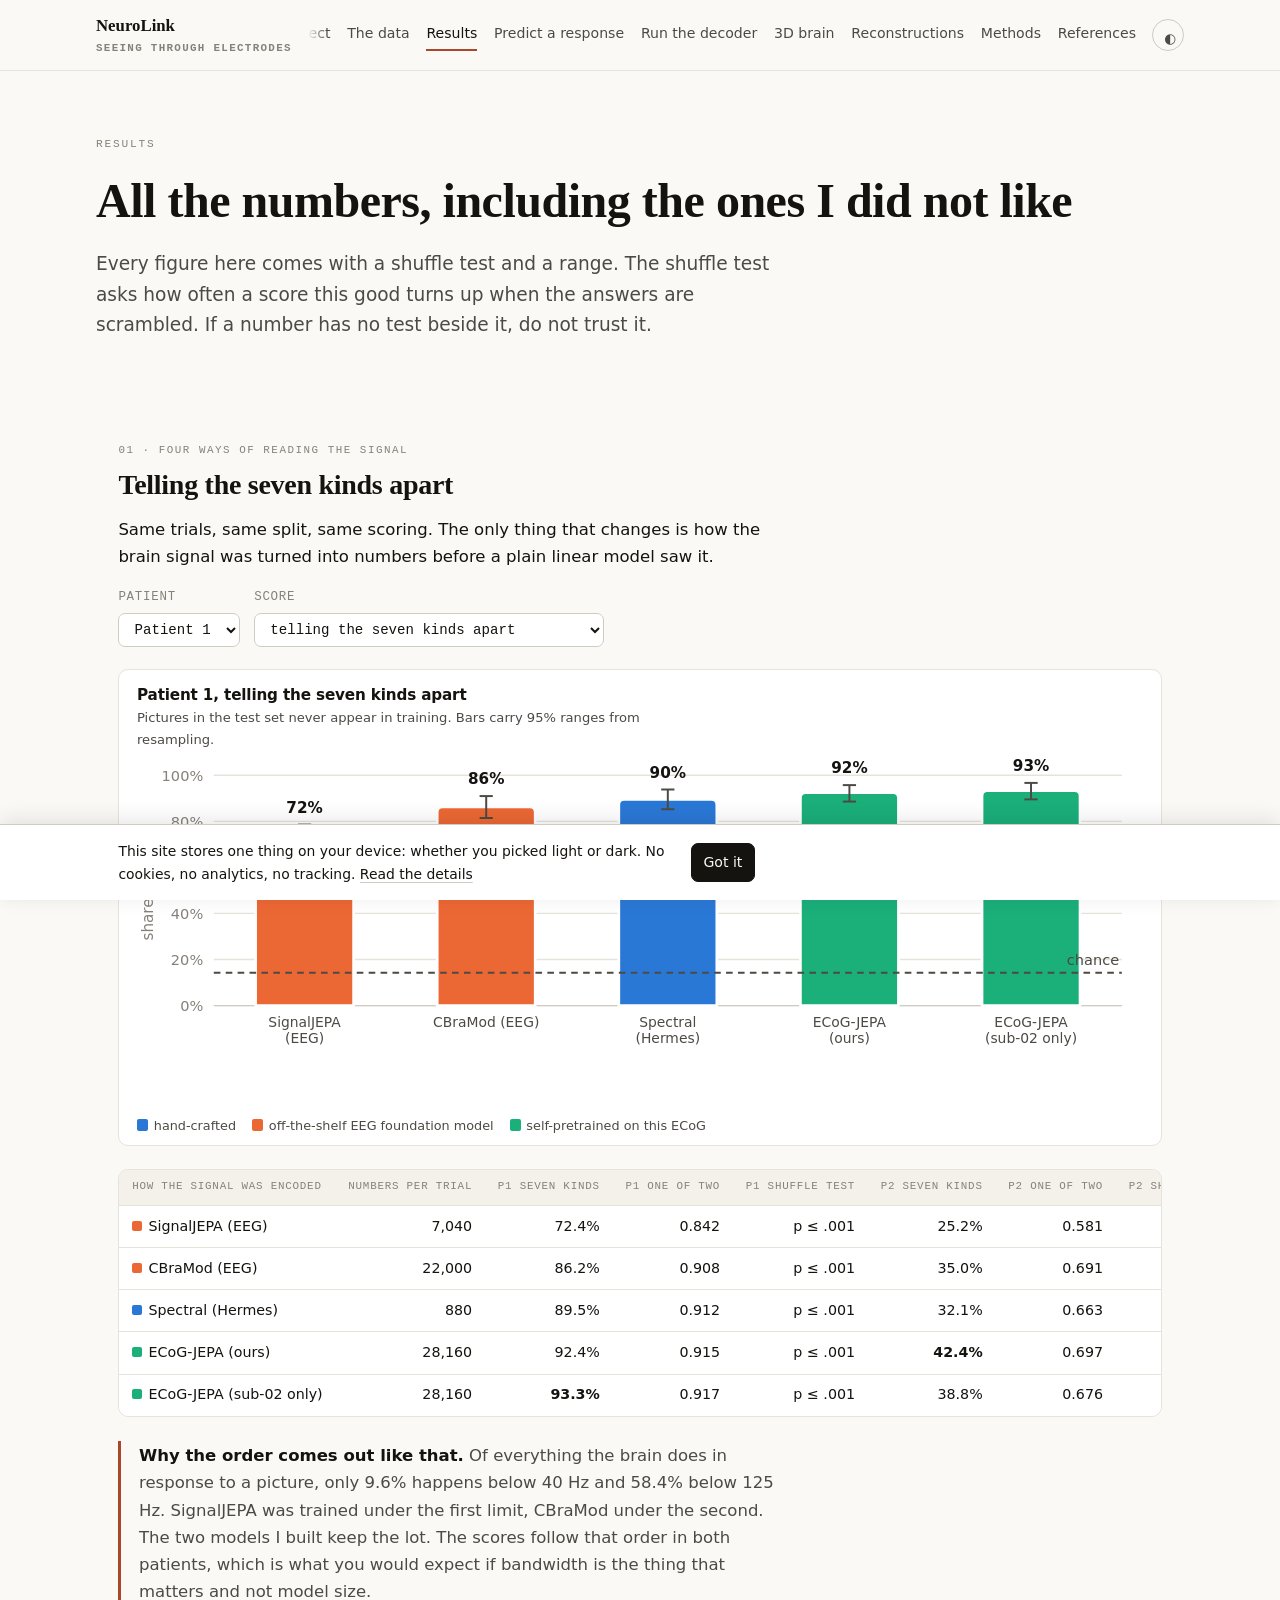
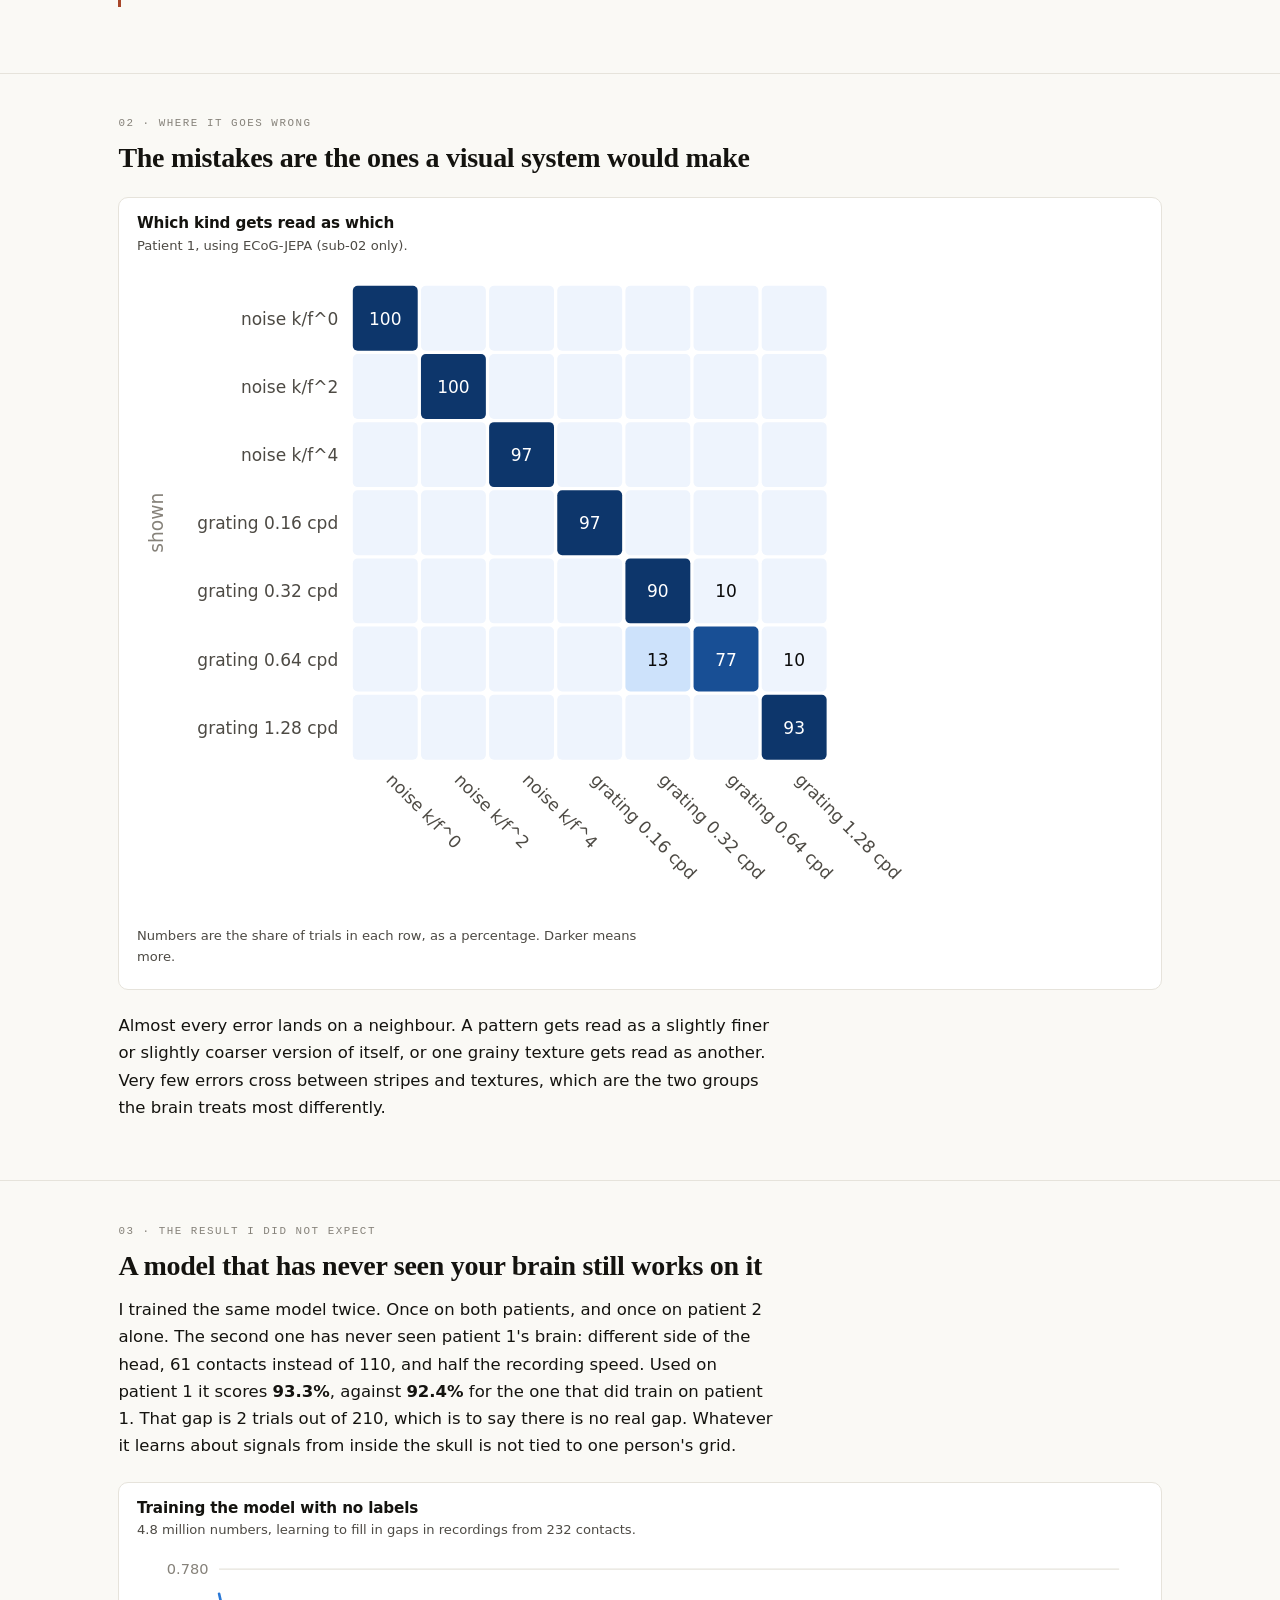
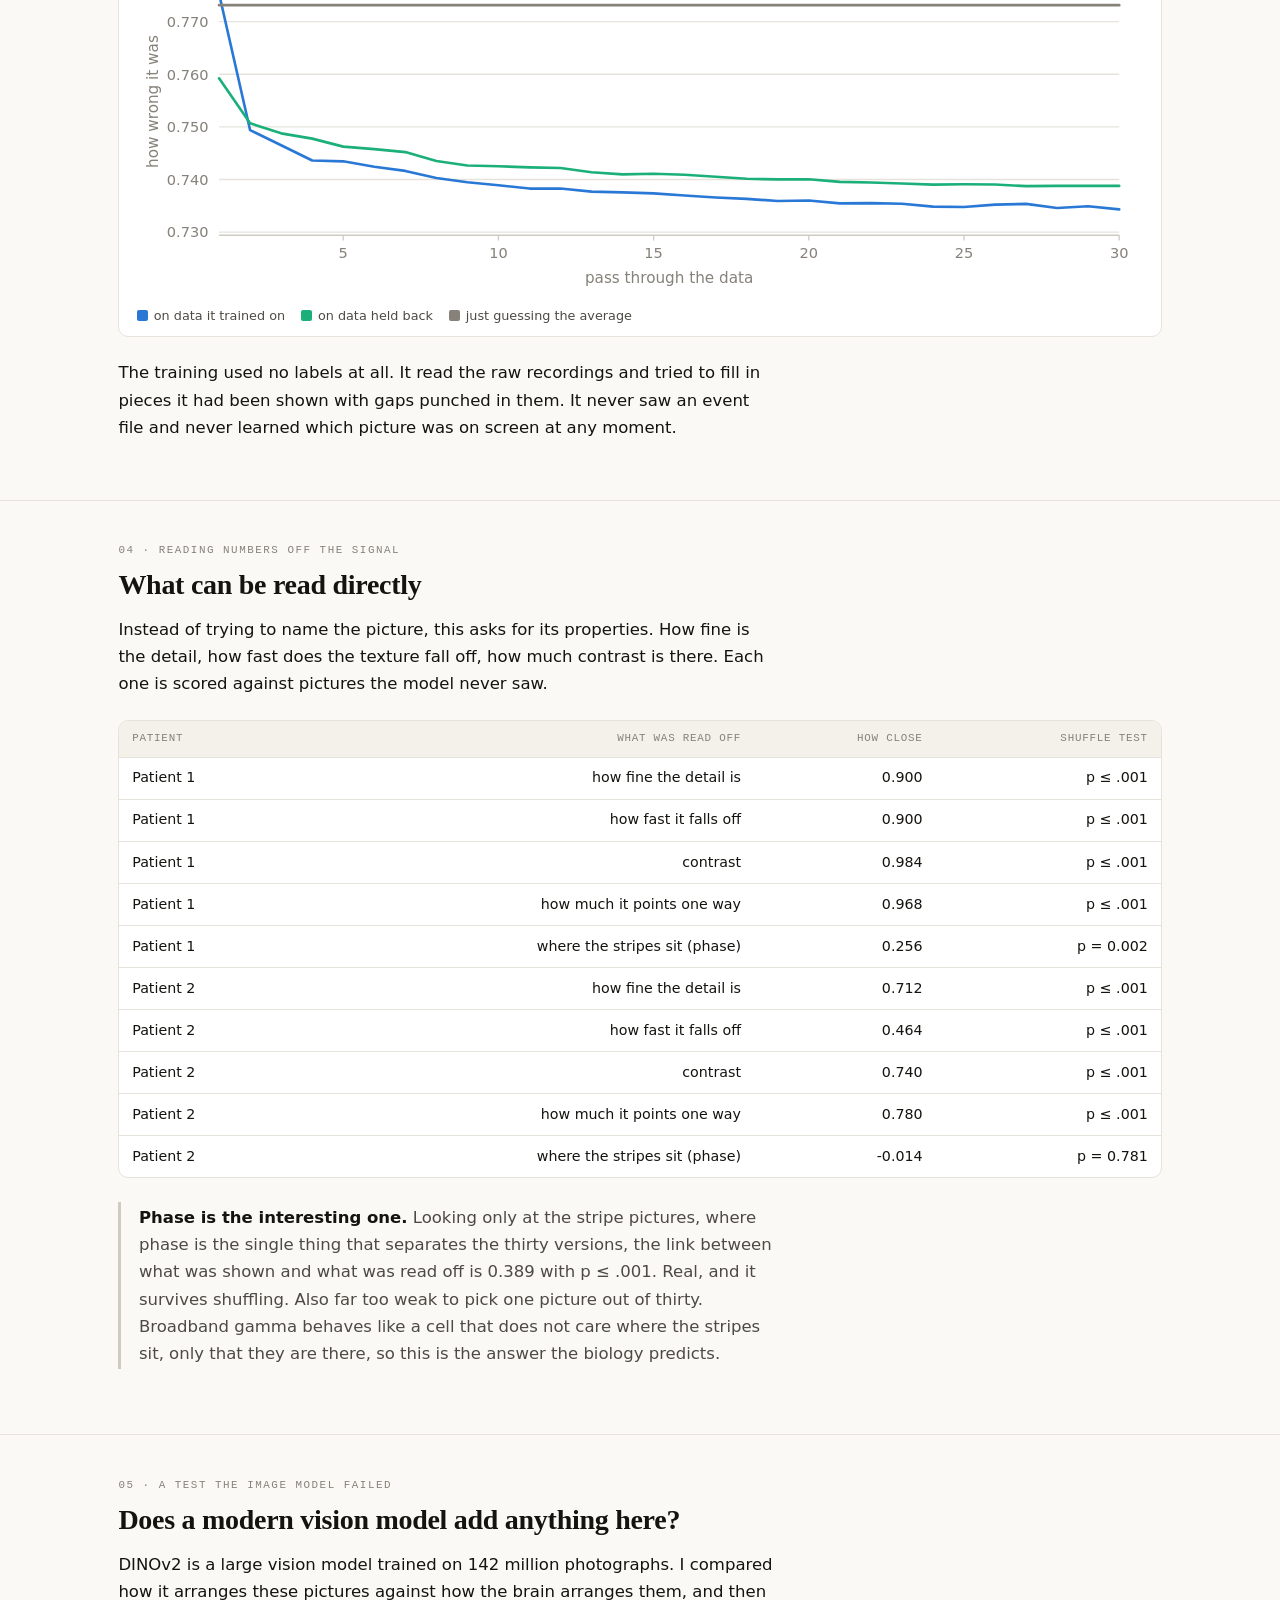
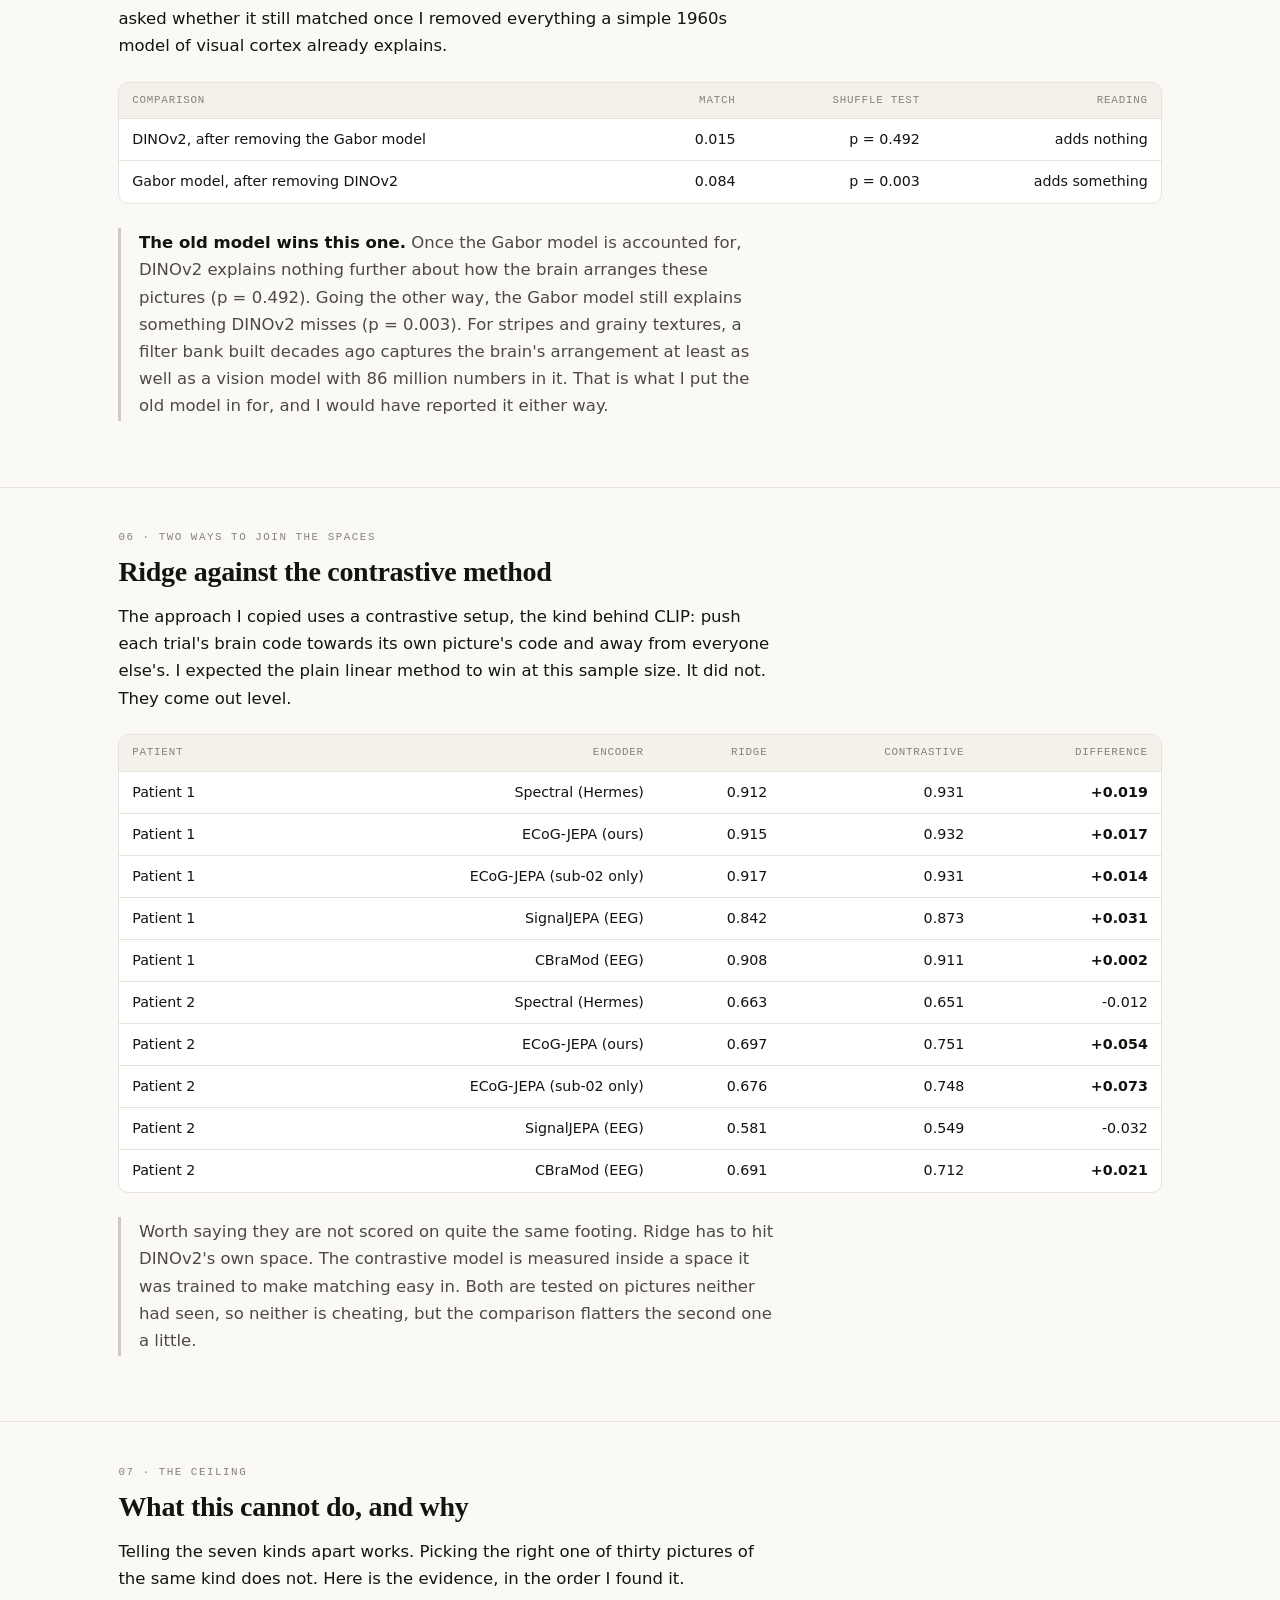
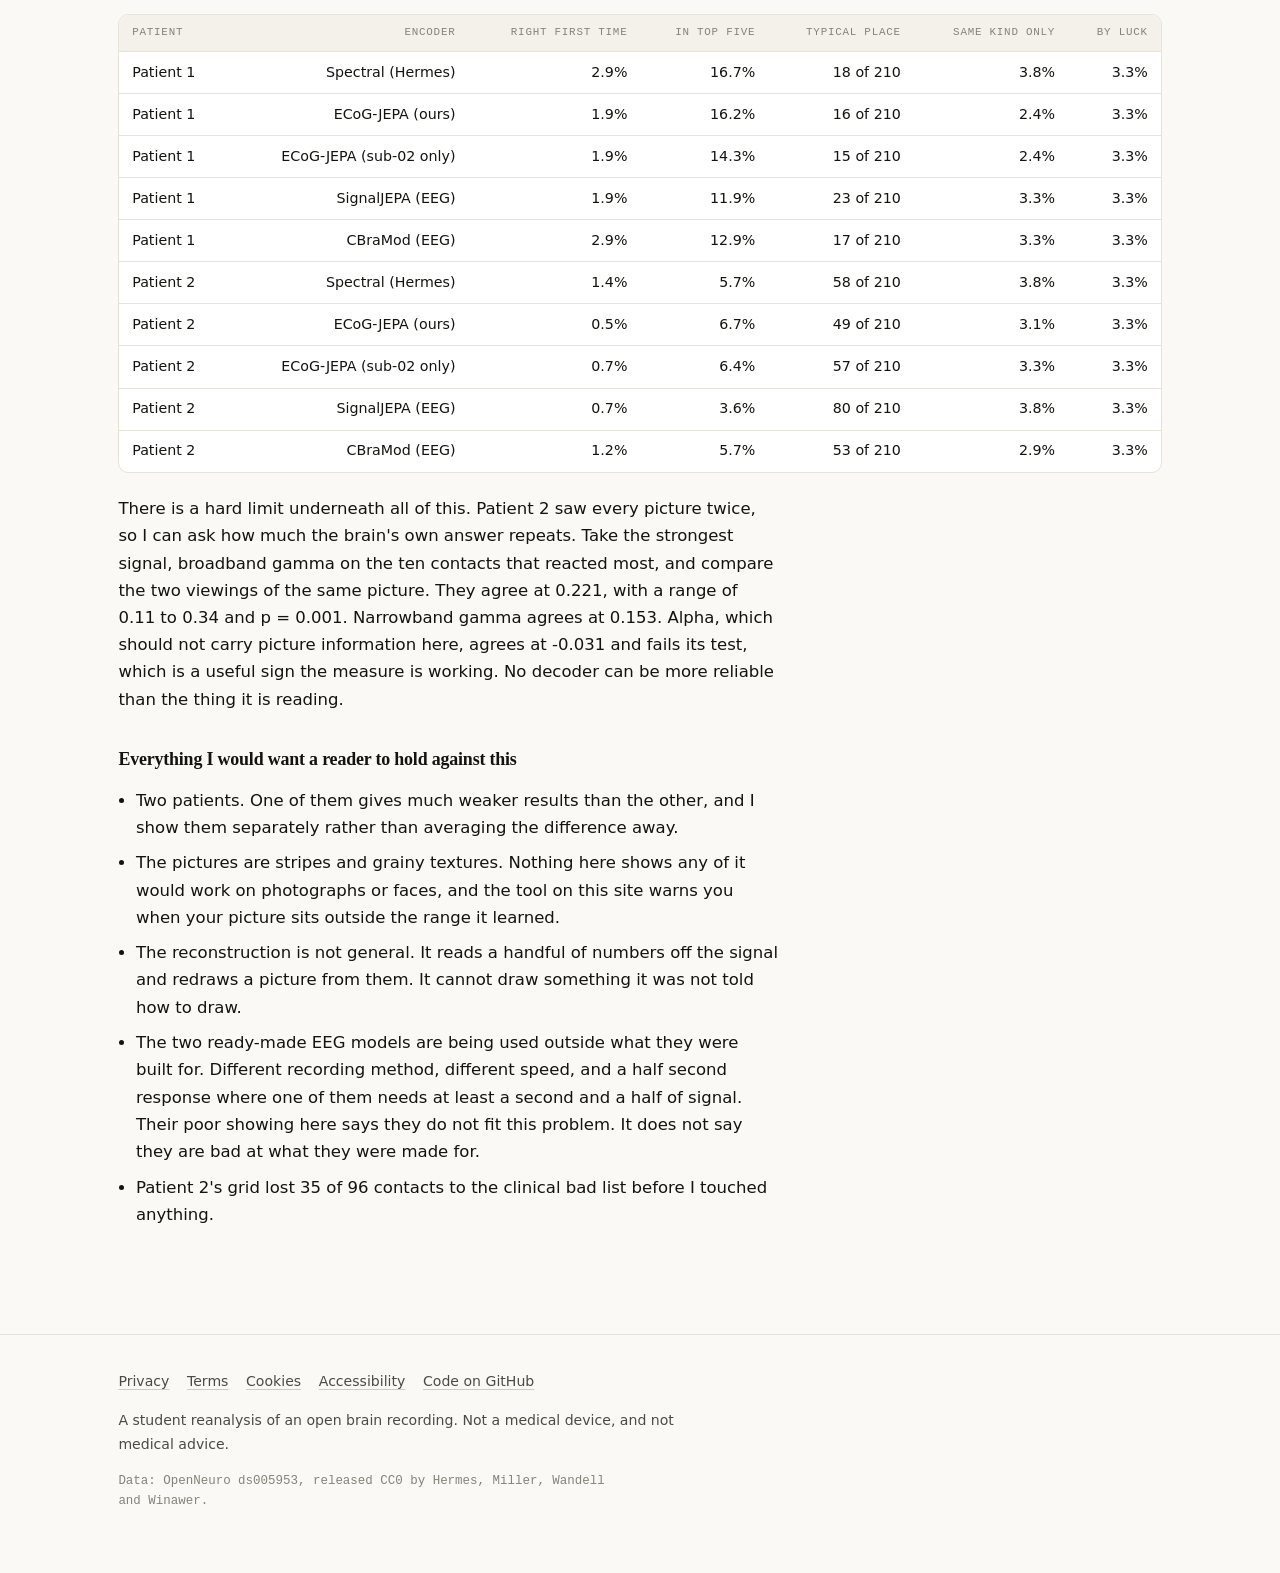
==== commit 81209c30: "Header layout, chart label spacing, README Nav grew to nine items and pushed the theme toggle onto a" ====
--- a/site/public/results.html
+++ b/site/public/results.html
@@ -185,8 +185,8 @@
   }).filter(Boolean);
   const g0 = metricOf(encs[ORDER.find(k => encs[k])], m);
   barChart(document.getElementById("mainChart"), {
-    title: metricSel.selectedOptions[0].textContent.replace(/^./, c => c.toUpperCase()),
-    sub: `${sub.replace("sub-0", "Patient ")}. Pictures in the test set never appear in training.`,
+    title: sub.replace("sub-0", "Patient ") + ", " + metricSel.selectedOptions[0].textContent,
+    sub: "Pictures in the test set never appear in training. Bars carry 95% ranges from resampling.",
     series, chance: g0.chance, yLabel: g0.label, fmt: g0.fmt,
     max: m === "top5" ? undefined : 1.0,
   });
--- a/site/public/assets/site.css
+++ b/site/public/assets/site.css
@@ -77,13 +77,19 @@
 /* nav */
 header.top { border-bottom: 1px solid var(--line); background: var(--page);
   position: sticky; top: 0; z-index: 40; }
-.topbar { display: flex; align-items: center; gap: 1.4rem; padding: .75rem 0; flex-wrap: wrap; }
+/* brand | nav | toggle. The nav scrolls sideways rather than pushing the
+   toggle onto a second line once there are enough pages. */
+.topbar { display: grid; grid-template-columns: auto minmax(0, 1fr) auto;
+  align-items: center; gap: 1rem; padding: .75rem 0; }
 .brand { font-family: var(--serif); font-weight: 600; font-size: 1.05rem; text-decoration: none; }
 .brand span { color: var(--muted); font-family: var(--mono); font-size: .68rem;
   letter-spacing: .12em; text-transform: uppercase; display: block; }
-nav.main { display: flex; gap: 1.05rem; flex-wrap: wrap; margin-left: auto; }
-nav.main a { font-size: .9rem; color: var(--ink-2); text-decoration: none; padding: .2rem 0;
-  border-bottom: 2px solid transparent; }
+nav.main { display: flex; gap: 1.05rem; justify-content: flex-end;
+  overflow-x: auto; scrollbar-width: none; -ms-overflow-style: none;
+  mask-image: linear-gradient(90deg, transparent 0, #000 1.2rem); }
+nav.main::-webkit-scrollbar { display: none; }
+nav.main a { font-size: .88rem; color: var(--ink-2); text-decoration: none; padding: .2rem 0;
+  border-bottom: 2px solid transparent; white-space: nowrap; }
 nav.main a:hover { color: var(--ink); border-bottom-color: var(--line-2); }
 nav.main a[aria-current="page"] { color: var(--ink); border-bottom-color: var(--accent); }
 .theme-btn { background: none; border: 1px solid var(--line-2); color: var(--ink-2);
@@ -222,10 +228,17 @@
   letter-spacing: .08em; text-transform: uppercase; padding: .18rem .45rem;
   border: 1px solid var(--line-2); border-radius: 4px; color: var(--muted); }
 
+@media (max-width: 900px) {
+  .topbar { grid-template-columns: 1fr auto; grid-template-areas: "brand toggle" "nav nav"; }
+  .brand { grid-area: brand; }
+  nav.main { grid-area: nav; justify-content: flex-start; gap: .9rem;
+    padding-bottom: .2rem; mask-image: none; }
+  .theme-btn { grid-area: toggle; }
+}
 @media (max-width: 720px) {
   .grid2 { grid-template-columns: 1fr; }
-  nav.main { margin-left: 0; gap: .8rem; }
   .hero { padding: 2.4rem 0 1.6rem; }
+  .grid3 { grid-template-columns: 1fr; }
   #brainCanvas { height: 380px; }
 }
 @media print {
